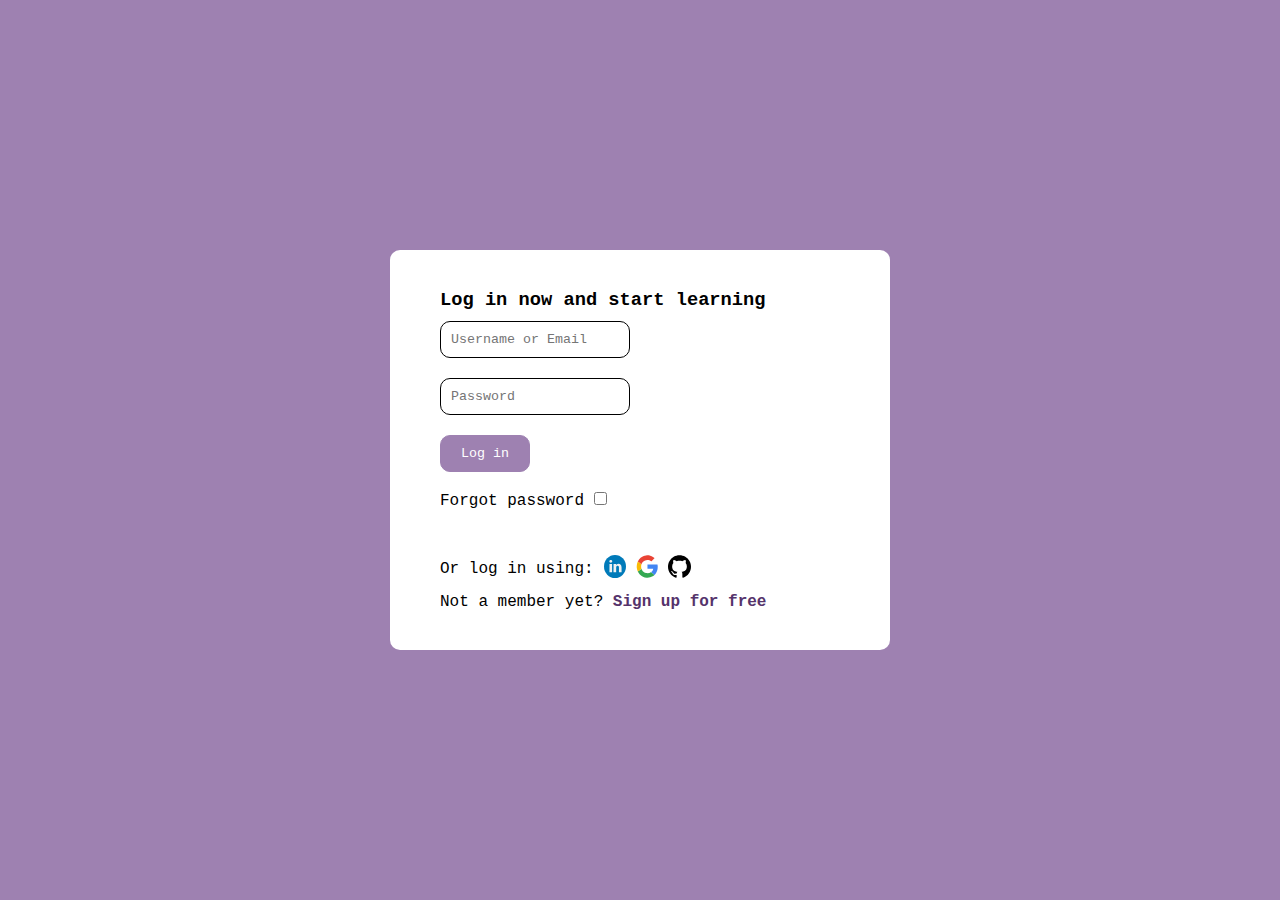
==== index.html @ 7797c2c3 "log in page" ====
<!DOCTYPE html>
<html lang="en">
<head>
    <meta charset="UTF-8">
    <meta http-equiv="X-UA-Compatible" content="IE=edge">
    <meta name="viewport" content="width=device-width, initial-scale=1.0">
    <title>Document</title>
    <link rel="stylesheet" href="style.css">
    <link rel="shortcut icon" href="./images/tech-icon.png" type="image/x-icon">
</head>
<body>
    <div class="outer">
        <h3>Log in now and start learning</h3>
        <input type="text" placeholder="Username or Email">
        <input type="password" name="" id="" placeholder="Password">
        <input type="submit" value="Log in" class="btn">
        <div class="inner">
            <p>Forgot password</p>
            <input type="checkbox" name="" class="check">
        </div>
        <div class="ext">
            <p>Or log in using:</p>
            <div class="icons">
                <a href="https://www.linkedin.com" target="_blank"><img src="./images/linkedin_icon-icons.com_65929.svg" alt=""></a>
                <a href="https://www.google.com" target="_blank"><img src="./images/google_icon-icons.com_62736.svg" alt=""></a>
                <a href="https://www.github.com" target="_blank"><img src="./images/github-logo_icon-icons.com_73546.svg" alt=""></a>
            </div>
        </div>
        <div><p>Not a member yet? <a href="./sign-up.html">Sign up for free</a></p>
        </div>
    </div>
</body>
</html>
---- style.css ----
* {
    padding: 0;
    margin: 0;
    font-family: 'Courier New', Courier, monospace;
}

body {
    background-color: rgb(158, 129, 177);
    display: flex;
    align-items: center;
    justify-content: center;
    height: 100vh;
}

.outer {
    height: 400px;
    width: 450px;
    background-color: white;
    display: flex;
    flex-direction: column;
    align-items: flex-start;
    justify-content: center;
    padding-left: 50px;
    border-radius: 10px;
}

h3 {
    margin-bottom: 10px;
}

input {
    margin-bottom: 20px;
    padding: 10px;
    border-radius: 10px;
    border: 1px solid black;
}

.btn {
    cursor: pointer;
    padding: 10px 20px;
    background-color: rgb(158, 129, 177);
    color: white;
    border: 1px solid rgb(158, 129, 177);
}

.btn:hover {
    background-color: rgb(85, 51, 107);;
}

.inner {
    display: flex;
    justify-content: center;
}

p {
    padding-right: 10px;
}

.ext {
    margin: 30px 0 10px 0;
    display: flex;
    align-items: center;
}

.icons {
    display: flex;
    gap: 10px;
}

img {
    height: 1.4em;
}

a {
    font-weight: 900;
    text-decoration: none;
    color: rgb(85, 51, 107);

}

a:hover {
    color: rgba(85, 51, 107, 0.8);
}
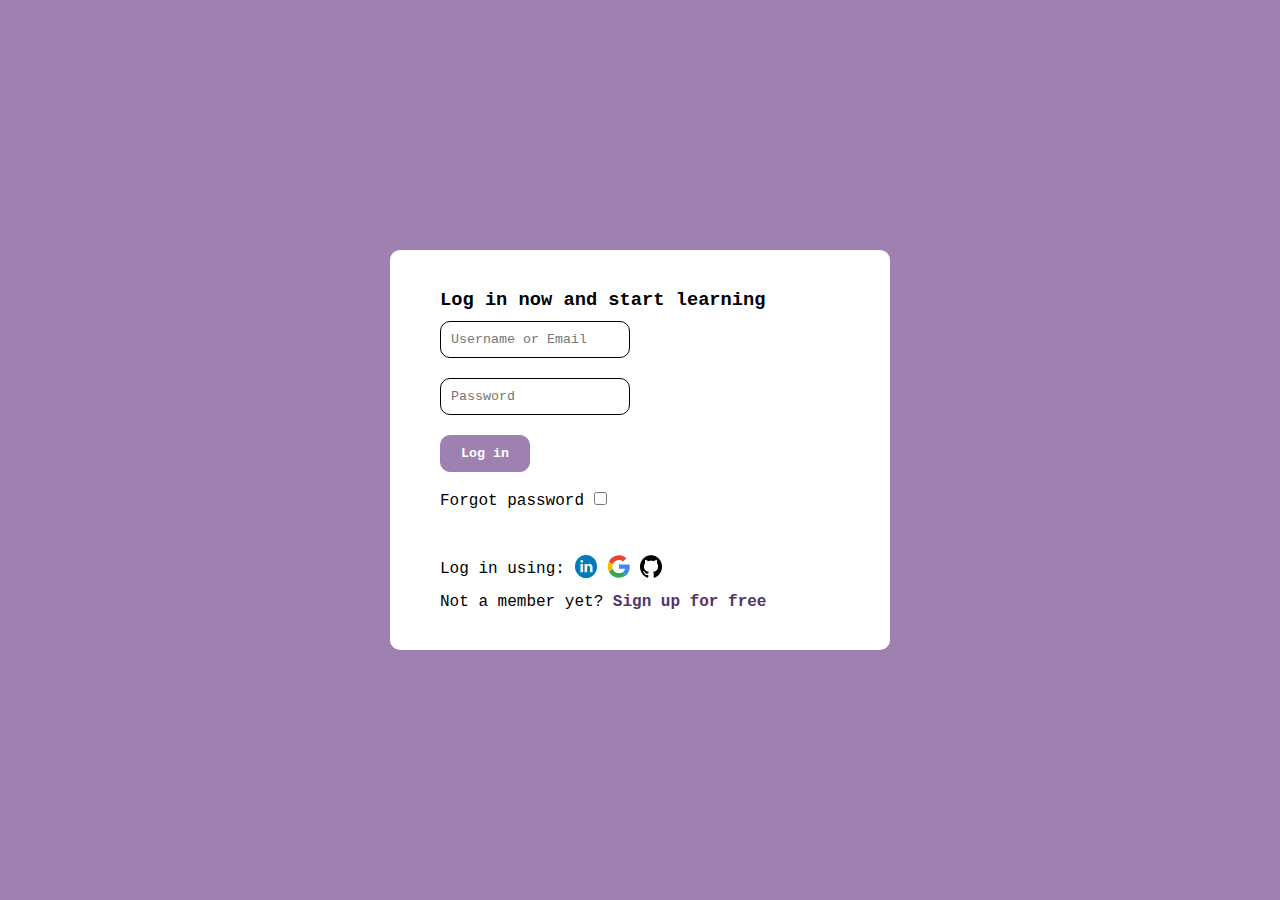
==== commit 6c22cd33: "responsive design" ====
--- a/index.html
+++ b/index.html
@@ -4,7 +4,7 @@
     <meta charset="UTF-8">
     <meta http-equiv="X-UA-Compatible" content="IE=edge">
     <meta name="viewport" content="width=device-width, initial-scale=1.0">
-    <title>Document</title>
+    <title>Code with Sam</title>
     <link rel="stylesheet" href="style.css">
     <link rel="shortcut icon" href="./images/tech-icon.png" type="image/x-icon">
 </head>
@@ -19,14 +19,14 @@
             <input type="checkbox" name="" class="check">
         </div>
         <div class="ext">
-            <p>Or log in using:</p>
+            <p>Log in <span class="desktop">with:</span><span class="mobile">using:</span></p>
             <div class="icons">
                 <a href="https://www.linkedin.com" target="_blank"><img src="./images/linkedin_icon-icons.com_65929.svg" alt=""></a>
                 <a href="https://www.google.com" target="_blank"><img src="./images/google_icon-icons.com_62736.svg" alt=""></a>
                 <a href="https://www.github.com" target="_blank"><img src="./images/github-logo_icon-icons.com_73546.svg" alt=""></a>
             </div>
         </div>
-        <div><p>Not a member yet? <a href="./sign-up.html">Sign up for free</a></p>
+        <div><p>Not a member<span class="mobile"> yet</span>? <a href="./sign-up.html">Sign up<span class="mobile"> for free</span></a></p>
         </div>
     </div>
 </body>
--- a/style.css
+++ b/style.css
@@ -41,6 +41,7 @@
     background-color: rgb(158, 129, 177);
     color: white;
     border: 1px solid rgb(158, 129, 177);
+    font-weight: 900;
 }
 
 .btn:hover {
@@ -80,4 +81,32 @@
 
 a:hover {
     color: rgba(85, 51, 107, 0.8);
+}
+
+.desktop {
+    display: none;
+}
+
+@media only screen and (max-width: 580px) {
+    body {
+        /* display: none; */
+    }
+
+    .outer {
+        width: 75%;
+        padding-left: 10px;
+    }
+
+    .mobile {
+        display: none;
+    }
+
+    .desktop {
+        display: inline;
+    }
+
+    img {
+        width: 1em;
+    }
+
 }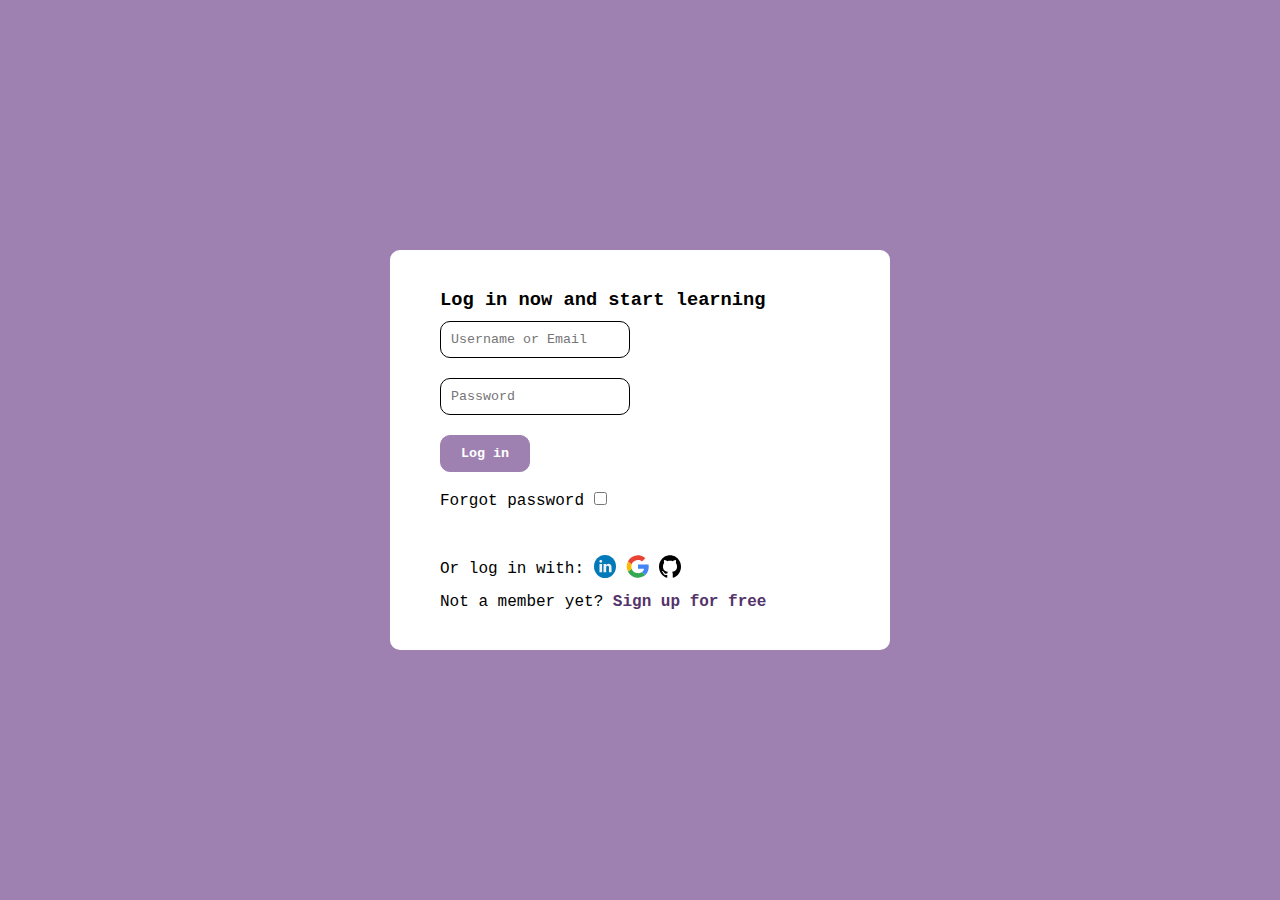
==== commit bad407c8: "responsive design" ====
--- a/index.html
+++ b/index.html
@@ -4,7 +4,7 @@
     <meta charset="UTF-8">
     <meta http-equiv="X-UA-Compatible" content="IE=edge">
     <meta name="viewport" content="width=device-width, initial-scale=1.0">
-    <title>Code with Sam</title>
+    <title>Document</title>
     <link rel="stylesheet" href="style.css">
     <link rel="shortcut icon" href="./images/tech-icon.png" type="image/x-icon">
 </head>
@@ -19,14 +19,18 @@
             <input type="checkbox" name="" class="check">
         </div>
         <div class="ext">
-            <p>Log in <span class="desktop">with:</span><span class="mobile">using:</span></p>
+            <p>Or log in with:</p>
             <div class="icons">
                 <a href="https://www.linkedin.com" target="_blank"><img src="./images/linkedin_icon-icons.com_65929.svg" alt=""></a>
                 <a href="https://www.google.com" target="_blank"><img src="./images/google_icon-icons.com_62736.svg" alt=""></a>
                 <a href="https://www.github.com" target="_blank"><img src="./images/github-logo_icon-icons.com_73546.svg" alt=""></a>
             </div>
         </div>
-        <div><p>Not a member<span class="mobile"> yet</span>? <a href="./sign-up.html">Sign up<span class="mobile"> for free</span></a></p>
+        <div>
+            <p>
+                Not a member yet? 
+                <a href="./sign-up.html">Sign up<span class="mobile"> for free</span></a>
+            </p>
         </div>
     </div>
 </body>
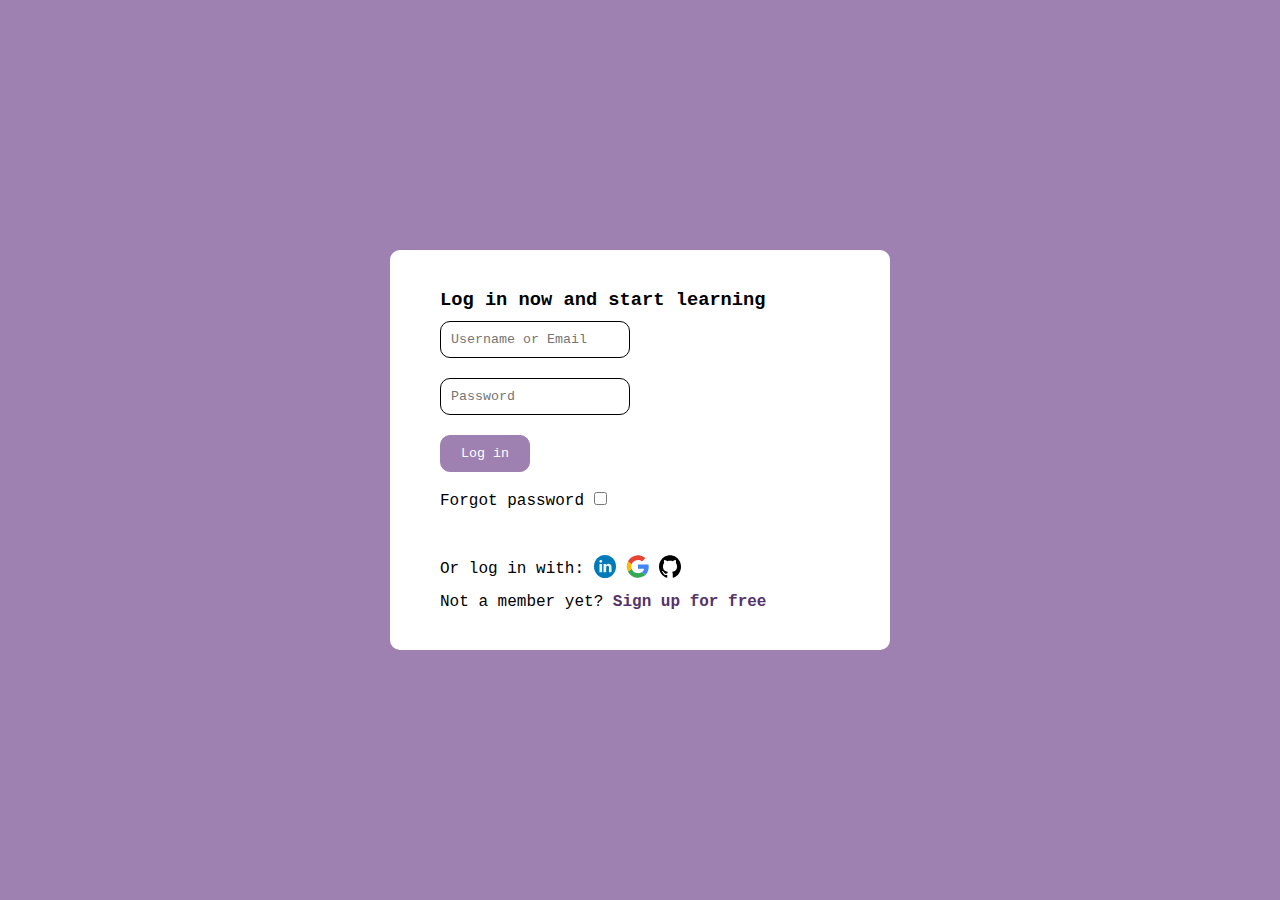
==== commit 35c8e208: "branching errors" ====
--- a/index.html
+++ b/index.html
@@ -10,7 +10,7 @@
 </head>
 <body>
     <div class="outer">
-        <h3>Log in now and start learning</h3>
+        <h3><span class="mobile">Log in now and </span><span class="upper">start</span> learning</h3>
         <input type="text" placeholder="Username or Email">
         <input type="password" name="" id="" placeholder="Password">
         <input type="submit" value="Log in" class="btn">
@@ -19,7 +19,7 @@
             <input type="checkbox" name="" class="check">
         </div>
         <div class="ext">
-            <p>Or log in with:</p>
+            <p>Or log in<span class="mobile"> with</span>:</p>
             <div class="icons">
                 <a href="https://www.linkedin.com" target="_blank"><img src="./images/linkedin_icon-icons.com_65929.svg" alt=""></a>
                 <a href="https://www.google.com" target="_blank"><img src="./images/google_icon-icons.com_62736.svg" alt=""></a>
@@ -28,7 +28,7 @@
         </div>
         <div>
             <p>
-                Not a member yet? 
+                Not a member<span class="mobile"> yet</span>?
                 <a href="./sign-up.html">Sign up<span class="mobile"> for free</span></a>
             </p>
         </div>
--- a/style.css
+++ b/style.css
@@ -41,7 +41,6 @@
     background-color: rgb(158, 129, 177);
     color: white;
     border: 1px solid rgb(158, 129, 177);
-    font-weight: 900;
 }
 
 .btn:hover {
@@ -83,18 +82,10 @@
     color: rgba(85, 51, 107, 0.8);
 }
 
-.desktop {
-    display: none;
-}
-
-@media only screen and (max-width: 580px) {
-    body {
-        /* display: none; */
-    }
-
+@media only screen and (max-width: 500px) {
     .outer {
-        width: 75%;
-        padding-left: 10px;
+        margin: 0 10px;
+        padding: 0 15px;
     }
 
     .mobile {
@@ -102,11 +93,11 @@
     }
 
     .desktop {
-        display: inline;
+        display: inline-block;
     }
 
-    img {
-        width: 1em;
+    .upper {
+        text-transform: capitalize;
     }
-
+    
 }